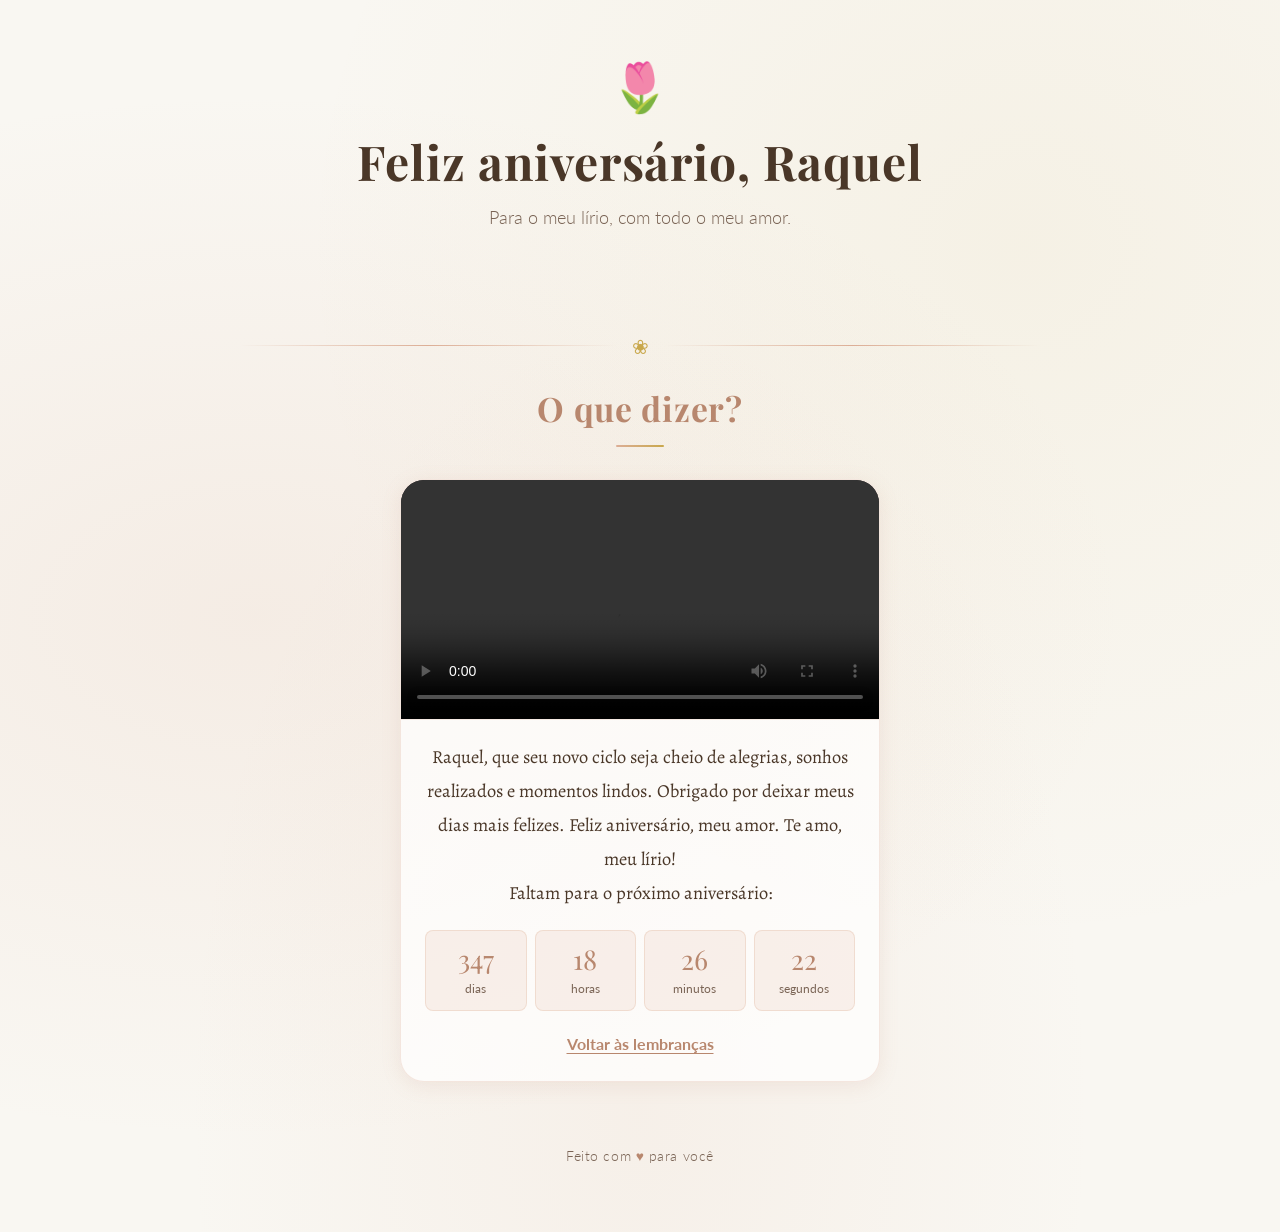
==== frontend/niver.html @ f4d7e1f5 "feat: adicionar página de aniversário com contagem regressiva e novos estilos" ====
<!DOCTYPE html>
<html lang="pt-BR">

<head>
    <meta charset="UTF-8">
    <meta name="viewport" content="width=device-width, initial-scale=1.0">
    <meta name="description" content="Uma mensagem especial de aniversário para Raquel.">
    <title>Feliz aniversário, Raquel</title>
    <link rel="preconnect" href="https://fonts.googleapis.com">
    <link rel="preconnect" href="https://fonts.gstatic.com" crossorigin>
    <link
        href="https://fonts.googleapis.com/css2?family=Playfair+Display:ital,wght@0,400;0,600;0,700;1,400&family=Lato:wght@300;400;700&family=Alegreya:ital,wght@0,400;0,500;1,400;1,500&display=swap"
        rel="stylesheet">
    <link rel="stylesheet" href="assets/css/style.css">
</head>

<body>
    <div class="petals-container" aria-hidden="true">
        <div class="petal petal--1"></div>
        <div class="petal petal--2"></div>
        <div class="petal petal--3"></div>
        <div class="petal petal--4"></div>
        <div class="petal petal--5"></div>
        <div class="petal petal--6"></div>
    </div>

    <main class="main">
        <header class="header">
            <p class="header__rose" aria-hidden="true">🌷</p>
            <h1 class="header__title">Feliz aniversário, Raquel</h1>
            <p class="header__subtitle">Para o meu lírio, com todo o meu amor.</p>
        </header>

        <section class="memory-section" aria-labelledby="birthday-title">
            <div class="memory-section__header">
                <div class="memory-divider" aria-hidden="true">
                    <span class="memory-divider__icon">❀</span>
                </div>
                <h2 id="birthday-title" class="memory-section__title">O que dizer?</h2>
            </div>

            <div class="memory-cards memory-cards--single" role="list">
                <article class="memory-card" role="listitem">
                    <div class="memory-card__image-wrap">
                        <video class="memory-card__video" controls playsinline preload="metadata">
                            <source src="./assets/fotos/niver-pulsando.mp4" type="video/mp4">
                            Seu navegador não consegue reproduzir este vídeo.
                        </video>
                    </div>
                    <div class="memory-card__body">
                        <p class="memory-card__text">
                            Raquel, que seu novo ciclo seja cheio de alegrias, sonhos realizados e momentos lindos.
                            Obrigado por deixar meus dias mais felizes. Feliz aniversário, meu amor. Te amo, meu lírio!
                        </p>
                        <p class="memory-card__text">Faltam para o próximo aniversário:</p>
                        <div class="birthday-countdown" role="timer" aria-label="Contagem regressiva para 19 de novembro">
                            <div class="birthday-countdown__unit">
                                <span class="birthday-countdown__value" data-countdown="days">0</span>
                                <span class="birthday-countdown__label">dias</span>
                            </div>
                            <div class="birthday-countdown__unit">
                                <span class="birthday-countdown__value" data-countdown="hours">00</span>
                                <span class="birthday-countdown__label">horas</span>
                            </div>
                            <div class="birthday-countdown__unit">
                                <span class="birthday-countdown__value" data-countdown="minutes">00</span>
                                <span class="birthday-countdown__label">minutos</span>
                            </div>
                            <div class="birthday-countdown__unit">
                                <span class="birthday-countdown__value" data-countdown="seconds">00</span>
                                <span class="birthday-countdown__label">segundos</span>
                            </div>
                        </div>
                        <a class="memory-card__back-link" href="./index.html">Voltar às lembranças</a>
                    </div>
                </article>
            </div>
        </section>

        <footer class="footer">
            <p class="footer__text">Feito com <span class="footer__heart">♥</span> para você</p>
        </footer>
    </main>

    <script src="js/niver.js"></script>
</body>

</html>
---- frontend/assets/css/style.css ----
/* ============================================================
   DECODIFICAÇÃO DE MEMÓRIAS — Stylesheet
   Palette:  Rosa Seco #DCAE96 · Off-white #F9F7F2 · Dourado #C9A84C
   Fonts:    Playfair Display (headings) · Lato (body)
   ============================================================ */

/* ---------- Reset & Base ---------- */
*,
*::before,
*::after {
    margin: 0;
    padding: 0;
    box-sizing: border-box;
}

:root {
    --clr-rosa: #DCAE96;
    --clr-rosa-light: #ecddd3;
    --clr-rosa-dark: #b8876e;
    --clr-offwhite: #F9F7F2;
    --clr-cream: #FFF8F0;
    --clr-gold: #C9A84C;
    --clr-gold-light: #e0cc8a;
    --clr-text: #4a3728;
    --clr-text-light: #7a6455;
    --clr-error: #c0605a;
    --clr-error-bg: #fdf0ef;

    --ff-heading: 'Playfair Display', Georgia, 'Times New Roman', serif;
    --ff-body: 'Lato', 'Segoe UI', Tahoma, sans-serif;
    --ff-card: 'Alegreya', Georgia, serif;

    --radius-sm: 8px;
    --radius-md: 16px;
    --radius-lg: 24px;

    --shadow-card: 0 8px 32px rgba(185, 135, 110, 0.18),
        0 2px 8px rgba(185, 135, 110, 0.10);
    --shadow-btn: 0 4px 14px rgba(201, 168, 76, 0.35);

    --transition: 0.3s ease;
}

html {
    font-size: 16px;
    scroll-behavior: smooth;
}

body {
    font-family: var(--ff-body);
    color: var(--clr-text);
    min-height: 100vh;
    overflow-x: hidden;
    line-height: 1.6;
    background:
        radial-gradient(ellipse at 20% 50%, rgba(220, 174, 150, 0.15) 0%, transparent 60%),
        radial-gradient(ellipse at 80% 20%, rgba(201, 168, 76, 0.08) 0%, transparent 50%),
        radial-gradient(ellipse at 50% 90%, rgba(220, 174, 150, 0.10) 0%, transparent 50%),
        var(--clr-offwhite);
}

/* Screen-reader only */
.sr-only {
    position: absolute;
    width: 1px;
    height: 1px;
    padding: 0;
    margin: -1px;
    overflow: hidden;
    clip: rect(0, 0, 0, 0);
    white-space: nowrap;
    border: 0;
}

/* ---------- Floating Petals ---------- */
.petals-container {
    position: fixed;
    inset: 0;
    pointer-events: none;
    z-index: 0;
    overflow: hidden;
}

.petal {
    position: absolute;
    width: 18px;
    height: 18px;
    background: var(--clr-rosa);
    border-radius: 50% 0 50% 50%;
    opacity: 0;
    animation: petal-fall linear infinite;
}

.petal--1 {
    left: 10%;
    animation-duration: 12s;
    animation-delay: 0s;
    width: 14px;
    height: 14px;
}

.petal--2 {
    left: 25%;
    animation-duration: 15s;
    animation-delay: 2s;
    width: 10px;
    height: 10px;
}

.petal--3 {
    left: 45%;
    animation-duration: 18s;
    animation-delay: 5s;
    width: 16px;
    height: 16px;
}

.petal--4 {
    left: 65%;
    animation-duration: 13s;
    animation-delay: 3s;
    width: 12px;
    height: 12px;
}

.petal--5 {
    left: 80%;
    animation-duration: 16s;
    animation-delay: 7s;
    width: 18px;
    height: 18px;
}

.petal--6 {
    left: 92%;
    animation-duration: 20s;
    animation-delay: 1s;
    width: 10px;
    height: 10px;
}

@keyframes petal-fall {
    0% {
        transform: translateY(-30px) rotate(0deg);
        opacity: 0;
    }

    10% {
        opacity: 0.45;
    }

    90% {
        opacity: 0.35;
    }

    100% {
        transform: translateY(105vh) rotate(360deg);
        opacity: 0;
    }
}

/* ---------- Main Layout ---------- */
.main {
    position: relative;
    z-index: 1;
    display: flex;
    flex-direction: column;
    align-items: center;
    padding: 3rem 1rem 4rem;
    gap: 0;
}

/* ---------- Header ---------- */
.header {
    text-align: center;
    margin-bottom: 2.5rem;
    animation: fade-in-down 1s ease both;
}

.header__rose {
    font-size: 3rem;
    margin-bottom: 0.5rem;
    animation: gentle-pulse 3s ease-in-out infinite;
    display: block;
}

.header__title {
    font-family: var(--ff-heading);
    font-weight: 700;
    font-size: clamp(1.8rem, 5vw, 3rem);
    color: var(--clr-text);
    letter-spacing: 0.02em;
    line-height: 1.2;
    margin-bottom: 0.75rem;
}

.header__subtitle {
    font-family: var(--ff-body);
    font-weight: 300;
    font-size: clamp(0.95rem, 2.5vw, 1.15rem);
    color: var(--clr-text-light);
    line-height: 1.7;
}

/* ---------- Decoder Card ---------- */
.decoder {
    width: 100%;
    max-width: 520px;
    animation: fade-in-up 1s 0.3s ease both;
}

.decoder__card {
    background: rgba(255, 255, 255, 0.65);
    backdrop-filter: blur(16px);
    -webkit-backdrop-filter: blur(16px);
    border: 1px solid rgba(220, 174, 150, 0.3);
    border-radius: var(--radius-lg);
    padding: 2.5rem 2rem;
    box-shadow: var(--shadow-card);
    transition: box-shadow var(--transition);
}

.decoder__card:hover {
    box-shadow: 0 12px 40px rgba(185, 135, 110, 0.22),
        0 4px 12px rgba(185, 135, 110, 0.12);
}

.decoder__input-group {
    display: flex;
    flex-direction: column;
    gap: 1rem;
}

.decoder__input {
    width: 100%;
    font-family: var(--ff-body);
    font-size: 1.05rem;
    color: var(--clr-text);
    background: var(--clr-offwhite);
    border: 2px solid var(--clr-rosa-light);
    border-radius: var(--radius-md);
    padding: 0.9rem 1.2rem;
    outline: none;
    transition: border-color var(--transition), box-shadow var(--transition);
}

.decoder__input::placeholder {
    color: var(--clr-rosa-dark);
    opacity: 0.55;
    font-style: normal;
}

.decoder__input:focus {
    border-color: var(--clr-gold);
    box-shadow: 0 0 0 4px rgba(201, 168, 76, 0.15);
}

.decoder__button {
    display: inline-flex;
    align-items: center;
    justify-content: center;
    gap: 0.5rem;
    width: 100%;
    font-family: var(--ff-heading);
    font-size: 1.1rem;
    font-weight: 600;
    letter-spacing: 0.04em;
    color: #fff;
    background: linear-gradient(135deg, var(--clr-gold), var(--clr-rosa-dark));
    border: none;
    border-radius: var(--radius-md);
    padding: 0.85rem 1.5rem;
    cursor: pointer;
    box-shadow: var(--shadow-btn);
    transition: transform var(--transition), box-shadow var(--transition), filter var(--transition);
}

.decoder__button:hover {
    transform: translateY(-2px);
    box-shadow: 0 6px 20px rgba(201, 168, 76, 0.45);
    filter: brightness(1.06);
}

.decoder__button:active {
    transform: translateY(0);
    box-shadow: 0 2px 8px rgba(201, 168, 76, 0.30);
}

.decoder__button-icon {
    font-size: 1.3rem;
    transition: transform 0.4s ease;
}

.decoder__button:hover .decoder__button-icon {
    transform: rotate(45deg) scale(1.15);
}

/* ---------- Error ---------- */
.error-message {
    margin-top: 1.5rem;
    padding: 1rem 1.25rem;
    background: var(--clr-error-bg);
    border: 1px solid rgba(192, 96, 90, 0.25);
    border-radius: var(--radius-sm);
    animation: fade-in 0.4s ease both;
}

.error-message__text {
    font-size: 0.95rem;
    color: var(--clr-error);
    text-align: center;
    line-height: 1.5;
}

/* ---------- Memory Section ---------- */
.memory-section {
    width: 100%;
    max-width: 800px;
    margin-top: 3rem;
    animation: fade-in-up 0.7s ease both;
}

.memory-section__header {
    text-align: center;
    margin-bottom: 2rem;
}

/* Decorative divider */
.memory-divider {
    display: flex;
    align-items: center;
    gap: 0;
    margin-bottom: 1.25rem;
}

.memory-divider::before,
.memory-divider::after {
    content: '';
    flex: 1;
    height: 1px;
    background: linear-gradient(90deg, transparent, var(--clr-rosa), transparent);
}

.memory-divider__icon {
    margin: 0 1rem;
    color: var(--clr-gold);
    font-size: 1.25rem;
}

.memory-section__title {
    font-family: var(--ff-heading);
    font-size: clamp(1.5rem, 4vw, 2.1rem);
    font-weight: 700;
    color: var(--clr-rosa-dark);
    letter-spacing: 0.02em;
}

.memory-section__title::after {
    content: '';
    display: block;
    width: 48px;
    height: 2px;
    background: linear-gradient(90deg, var(--clr-rosa), var(--clr-gold));
    margin: 0.6rem auto 0;
    border-radius: 2px;
}

/* ---------- Memory Cards Grid ---------- */
.memory-cards {
    display: grid;
    grid-template-columns: 1fr;
    gap: 1.75rem;
    align-items: start;
}

/* Single card — centers and constrains width */
.memory-cards--single {
    grid-template-columns: 1fr;
    max-width: 480px;
    margin-inline: auto;
}

@media (min-width: 580px) {
    .memory-cards:not(.memory-cards--single) {
        grid-template-columns: repeat(2, 1fr);
    }
}

/* ---------- Memory Card ---------- */
.memory-card {
    background: rgba(255, 255, 255, 0.72);
    backdrop-filter: blur(12px);
    -webkit-backdrop-filter: blur(12px);
    border: 1px solid rgba(220, 174, 150, 0.28);
    border-radius: var(--radius-lg);
    overflow: hidden;
    box-shadow: 0 4px 20px rgba(185, 135, 110, 0.13);
    transition: transform var(--transition), box-shadow var(--transition);

    /* Stagger animation via CSS custom property set by JS */
    animation: card-bloom 0.55s ease both;
    animation-delay: calc(var(--card-index, 0) * 120ms);
}

.memory-card:hover {
    transform: translateY(-5px);
    box-shadow: 0 14px 36px rgba(185, 135, 110, 0.22);
}

/* Image wrapper — height defined by the photo itself */
.memory-card__image-wrap {
    width: 100%;
    overflow: hidden;
    background: var(--clr-rosa-light);
}

.memory-card__image {
    width: 100%;
    height: auto;
    display: block;
    transition: transform 0.5s ease;
}

.memory-card:hover .memory-card__image {
    transform: scale(1.05);
}

/* Text area below the image */
.memory-card__body {
    padding: 1.25rem 1.5rem 1.5rem;
    border-top: 1px solid rgba(220, 174, 150, 0.22);
}

.memory-card__text {
    font-family: var(--ff-card);
    font-size: 1.15rem;
    color: var(--clr-text);
    line-height: 1.85;
    text-align: center;
    min-height: 1.5rem;
}

.memory-card__action {
    display: block;
    width: fit-content;
    max-width: 100%;
    margin: 1.25rem auto 0;
    padding: 0.75rem 1.25rem;
    color: #fff;
    background: linear-gradient(135deg, var(--clr-gold), var(--clr-rosa-dark));
    border-radius: var(--radius-sm);
    box-shadow: var(--shadow-btn);
    font-family: var(--ff-heading);
    font-size: 1rem;
    font-weight: 600;
    text-align: center;
    text-decoration: none;
    transition: transform var(--transition), filter var(--transition);
}

.memory-card__action:hover {
    transform: translateY(-2px);
    filter: brightness(1.06);
}

.memory-card__video {
    display: block;
    width: 100%;
    height: auto;
    background: #241e1b;
}

.birthday-countdown {
    display: grid;
    grid-template-columns: repeat(4, minmax(0, 1fr));
    gap: 0.5rem;
    margin-top: 1.25rem;
}

.birthday-countdown__unit {
    padding: 0.75rem 0.35rem;
    background: rgba(220, 174, 150, 0.16);
    border: 1px solid rgba(220, 174, 150, 0.3);
    border-radius: var(--radius-sm);
    text-align: center;
}

.birthday-countdown__value {
    display: block;
    color: var(--clr-rosa-dark);
    font-family: var(--ff-heading);
    font-size: clamp(1.15rem, 5vw, 1.7rem);
    font-variant-numeric: tabular-nums;
    line-height: 1.2;
}

.birthday-countdown__label {
    display: block;
    margin-top: 0.2rem;
    color: var(--clr-text-light);
    font-size: 0.75rem;
}

.memory-card__back-link {
    display: block;
    width: fit-content;
    margin: 1.25rem auto 0;
    color: var(--clr-rosa-dark);
    font-weight: 700;
    text-align: center;
    text-decoration-thickness: 1px;
    text-underline-offset: 0.2em;
}

/* ---------- Footer ---------- */
.footer {
    margin-top: 4rem;
    animation: fade-in 1s 0.6s ease both;
}

.footer__text {
    font-weight: 300;
    font-size: 0.85rem;
    color: var(--clr-text-light);
    letter-spacing: 0.04em;
    text-align: center;
}

.footer__heart {
    color: var(--clr-rosa-dark);
    display: inline-block;
    animation: heartbeat 1.5s ease-in-out infinite;
}

/* ---------- Animations ---------- */
@keyframes fade-in {
    from {
        opacity: 0;
    }

    to {
        opacity: 1;
    }
}

@keyframes fade-in-down {
    from {
        opacity: 0;
        transform: translateY(-20px);
    }

    to {
        opacity: 1;
        transform: translateY(0);
    }
}

@keyframes fade-in-up {
    from {
        opacity: 0;
        transform: translateY(24px);
    }

    to {
        opacity: 1;
        transform: translateY(0);
    }
}

@keyframes card-bloom {
    0% {
        opacity: 0;
        transform: scale(0.93) translateY(12px);
    }

    60% {
        transform: scale(1.02) translateY(-2px);
    }

    100% {
        opacity: 1;
        transform: scale(1) translateY(0);
    }
}

@keyframes spin {
    to {
        transform: rotate(360deg);
    }
}

@keyframes gentle-pulse {

    0%,
    100% {
        transform: scale(1);
    }

    50% {
        transform: scale(1.08);
    }
}

@keyframes heartbeat {

    0%,
    100% {
        transform: scale(1);
    }

    15% {
        transform: scale(1.25);
    }

    30% {
        transform: scale(1);
    }

    45% {
        transform: scale(1.18);
    }

    60% {
        transform: scale(1);
    }
}

/* ---------- Responsive ---------- */
@media (min-width: 480px) {
    .decoder__input-group {
        flex-direction: row;
    }

    .decoder__input {
        flex: 1;
    }

    .decoder__button {
        width: auto;
        white-space: nowrap;
    }
}

@media (min-width: 768px) {
    .decoder__card {
        padding: 3rem 2.5rem;
    }

    .header {
        margin-bottom: 3rem;
    }
}

@media (max-width: 359px) {
    .decoder__card {
        padding: 1.5rem 1.15rem;
    }

    .header__title {
        font-size: 1.6rem;
    }
}
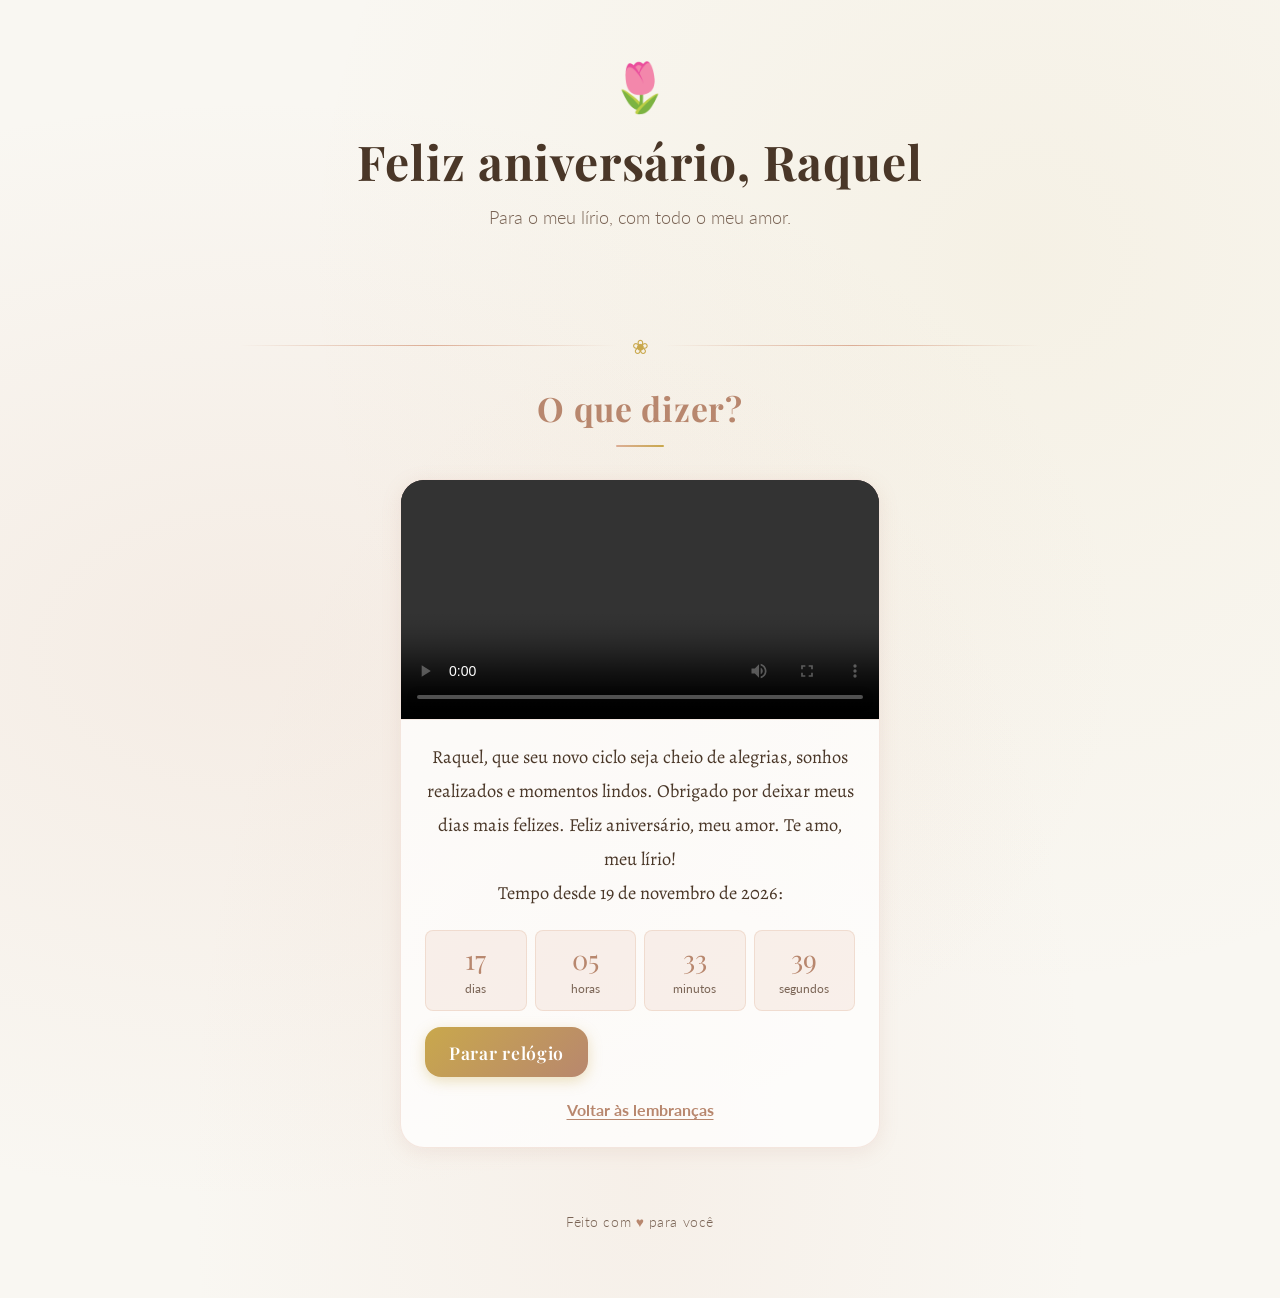
==== commit dcf56b88: "feat: adicionar botão para parar a contagem regressiva e atualizar a exibição do tempo" ====
--- a/frontend/niver.html
+++ b/frontend/niver.html
@@ -52,7 +52,7 @@
                             Raquel, que seu novo ciclo seja cheio de alegrias, sonhos realizados e momentos lindos.
                             Obrigado por deixar meus dias mais felizes. Feliz aniversário, meu amor. Te amo, meu lírio!
                         </p>
-                        <p class="memory-card__text">Faltam para o próximo aniversário:</p>
+                        <p class="memory-card__text">Tempo desde 19 de novembro de 2026:</p>
                         <div class="birthday-countdown" role="timer" aria-label="Contagem regressiva para 19 de novembro">
                             <div class="birthday-countdown__unit">
                                 <span class="birthday-countdown__value" data-countdown="days">0</span>
@@ -71,6 +71,9 @@
                                 <span class="birthday-countdown__label">segundos</span>
                             </div>
                         </div>
+                        <button class="decoder__button birthday-countdown__stop" id="stop-countdown" type="button">
+                            Parar relógio
+                        </button>
                         <a class="memory-card__back-link" href="./index.html">Voltar às lembranças</a>
                     </div>
                 </article>
--- a/frontend/assets/css/style.css
+++ b/frontend/assets/css/style.css
@@ -501,6 +501,16 @@
     font-size: 0.75rem;
 }
 
+.birthday-countdown__stop {
+    margin-top: 1rem;
+}
+
+.birthday-countdown__stop:disabled {
+    cursor: default;
+    filter: grayscale(0.2);
+    opacity: 0.75;
+}
+
 .memory-card__back-link {
     display: block;
     width: fit-content;
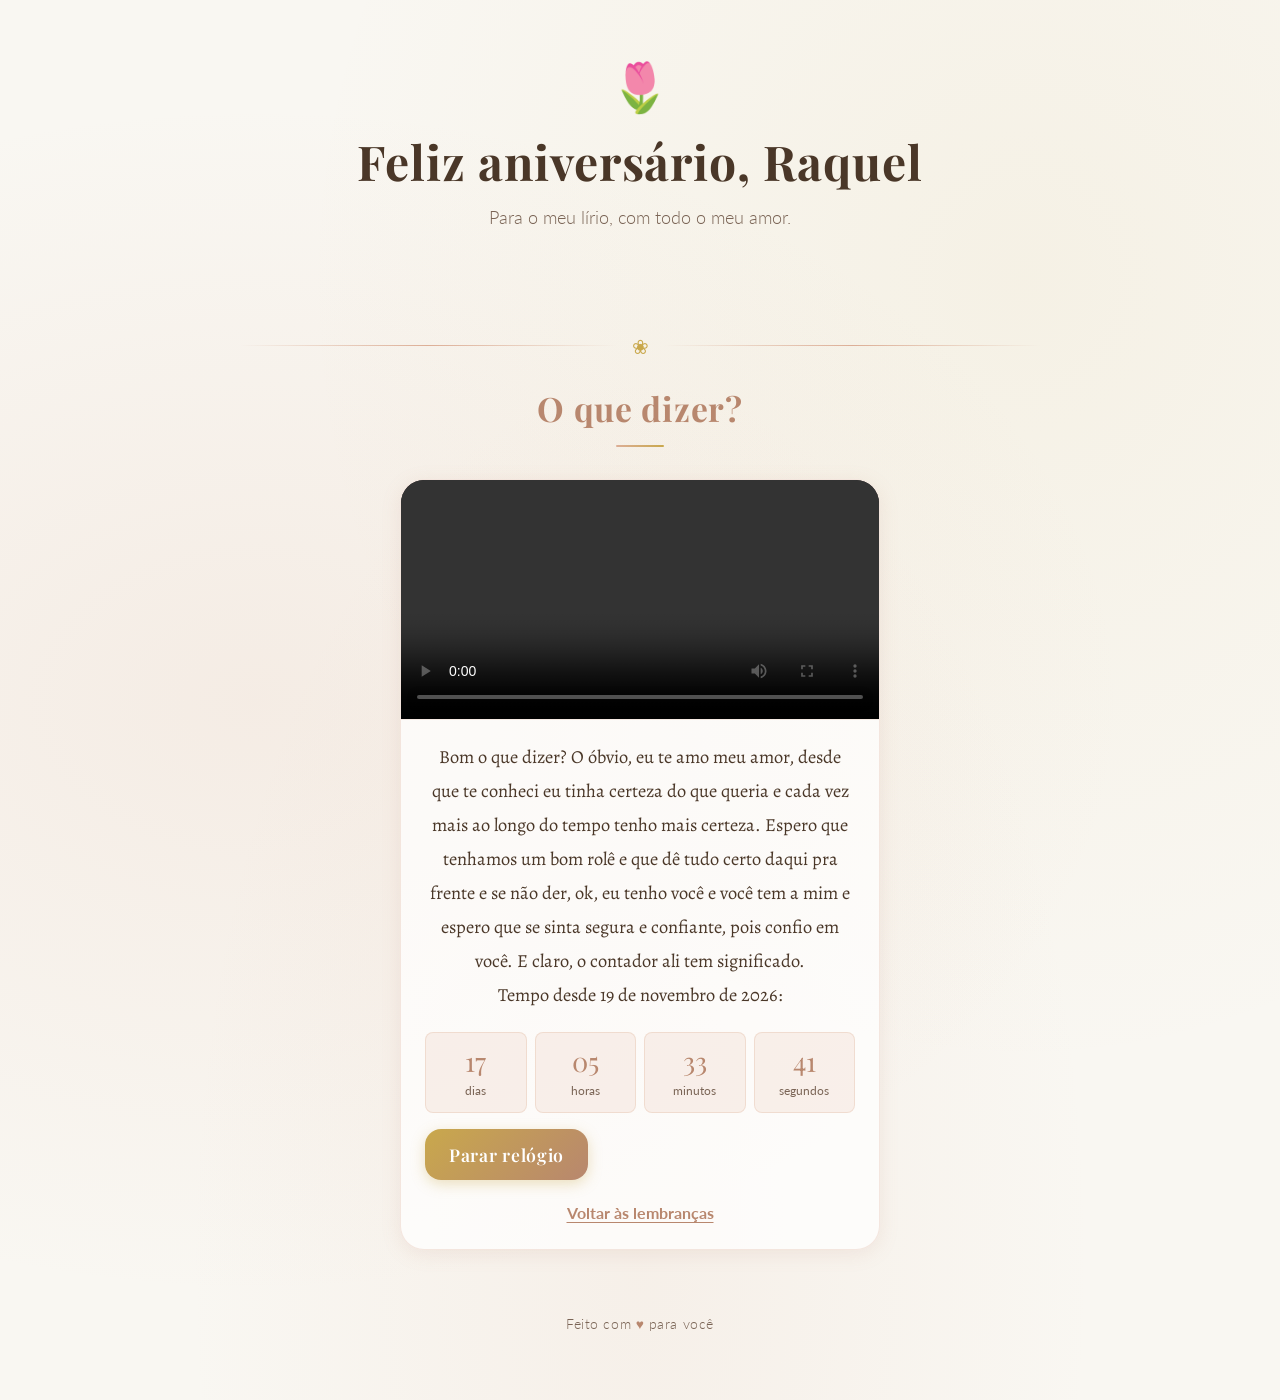
==== commit 3727f388: "feat: adicionar suporte para diretório do frontend e melhorar a normalização de códigos nas rotas" ====
--- a/frontend/niver.html
+++ b/frontend/niver.html
@@ -49,11 +49,10 @@
                     </div>
                     <div class="memory-card__body">
                         <p class="memory-card__text">
-                            Raquel, que seu novo ciclo seja cheio de alegrias, sonhos realizados e momentos lindos.
-                            Obrigado por deixar meus dias mais felizes. Feliz aniversário, meu amor. Te amo, meu lírio!
+                            Bom o que dizer? O óbvio, eu te amo meu amor, desde que te conheci eu tinha certeza do que queria e cada vez mais ao longo do tempo tenho mais certeza. Espero que tenhamos um bom rolê e que dê tudo certo daqui pra frente e se não der, ok, eu tenho você e você tem a mim e espero que se sinta segura e confiante, pois confio em você. E claro, o contador ali tem significado.
                         </p>
                         <p class="memory-card__text">Tempo desde 19 de novembro de 2026:</p>
-                        <div class="birthday-countdown" role="timer" aria-label="Contagem regressiva para 19 de novembro">
+                        <div class="birthday-countdown" role="timer" aria-label="Tempo transcorrido desde 19 de novembro de 2026" aria-live="off">
                             <div class="birthday-countdown__unit">
                                 <span class="birthday-countdown__value" data-countdown="days">0</span>
                                 <span class="birthday-countdown__label">dias</span>
--- a/frontend/assets/css/style.css
+++ b/frontend/assets/css/style.css
@@ -286,6 +286,19 @@
     box-shadow: 0 2px 8px rgba(201, 168, 76, 0.30);
 }
 
+.decoder__button:focus-visible,
+.memory-card__action:focus-visible,
+.memory-card__back-link:focus-visible {
+    outline: 3px solid rgba(201, 168, 76, 0.45);
+    outline-offset: 3px;
+}
+
+.decoder__button:disabled {
+    cursor: wait;
+    filter: grayscale(0.15);
+    opacity: 0.8;
+}
+
 .decoder__button-icon {
     font-size: 1.3rem;
     transition: transform 0.4s ease;
@@ -438,6 +451,38 @@
     line-height: 1.85;
     text-align: center;
     min-height: 1.5rem;
+}
+
+.memory-card__formatted-text {
+    font-family: var(--ff-card);
+    text-align: center;
+}
+
+.memory-card__formatted-title {
+    font-family: var(--ff-heading);
+    color: var(--clr-rosa-dark);
+    font-size: 1.25rem;
+    margin-bottom: 0.75rem;
+}
+
+.memory-card__formatted-highlight {
+    font-weight: 700;
+    margin-bottom: 0.75rem;
+}
+
+.memory-card__formatted-label {
+    font-family: var(--ff-heading);
+    margin: 0.75rem 0 0.35rem;
+}
+
+.memory-card__formatted-list {
+    display: inline-block;
+    text-align: left;
+    margin: 0 0 0.75rem 1.25rem;
+}
+
+.memory-card__formatted-message {
+    line-height: 1.75;
 }
 
 .memory-card__action {
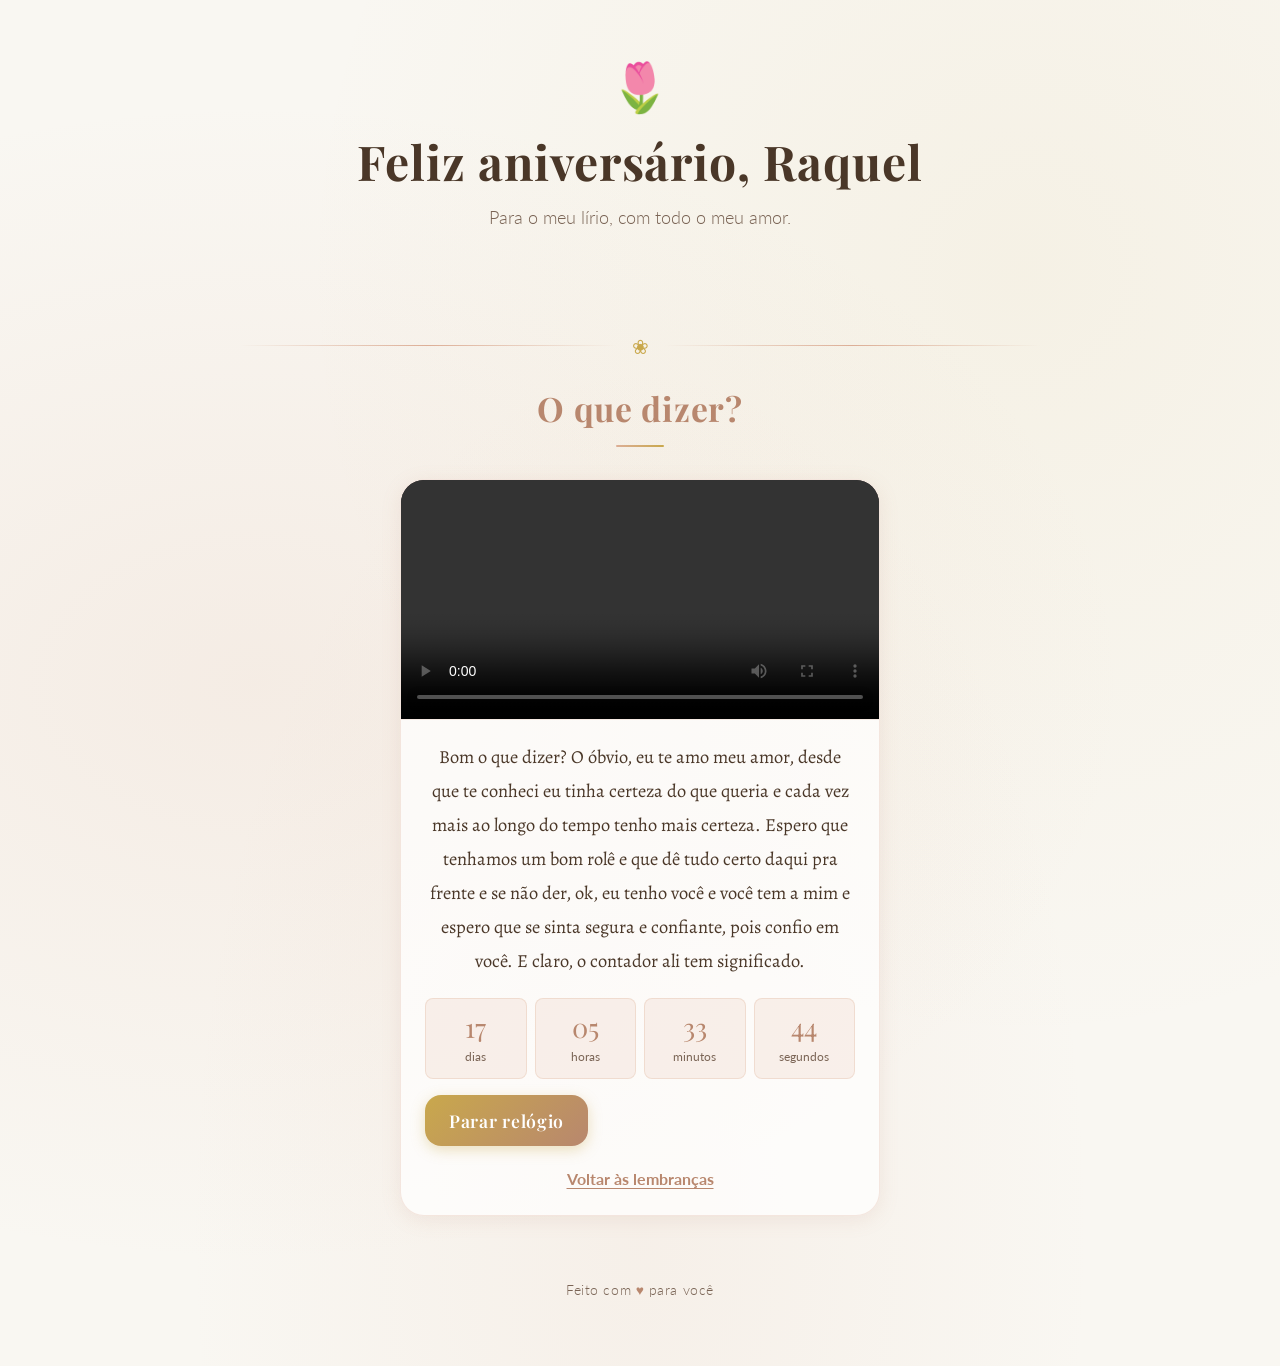
==== commit 06c5885e: "fix: remover texto desnecessário sobre o tempo desde 19 de novembro de 2026" ====
--- a/frontend/niver.html
+++ b/frontend/niver.html
@@ -51,7 +51,6 @@
                         <p class="memory-card__text">
                             Bom o que dizer? O óbvio, eu te amo meu amor, desde que te conheci eu tinha certeza do que queria e cada vez mais ao longo do tempo tenho mais certeza. Espero que tenhamos um bom rolê e que dê tudo certo daqui pra frente e se não der, ok, eu tenho você e você tem a mim e espero que se sinta segura e confiante, pois confio em você. E claro, o contador ali tem significado.
                         </p>
-                        <p class="memory-card__text">Tempo desde 19 de novembro de 2026:</p>
                         <div class="birthday-countdown" role="timer" aria-label="Tempo transcorrido desde 19 de novembro de 2026" aria-live="off">
                             <div class="birthday-countdown__unit">
                                 <span class="birthday-countdown__value" data-countdown="days">0</span>
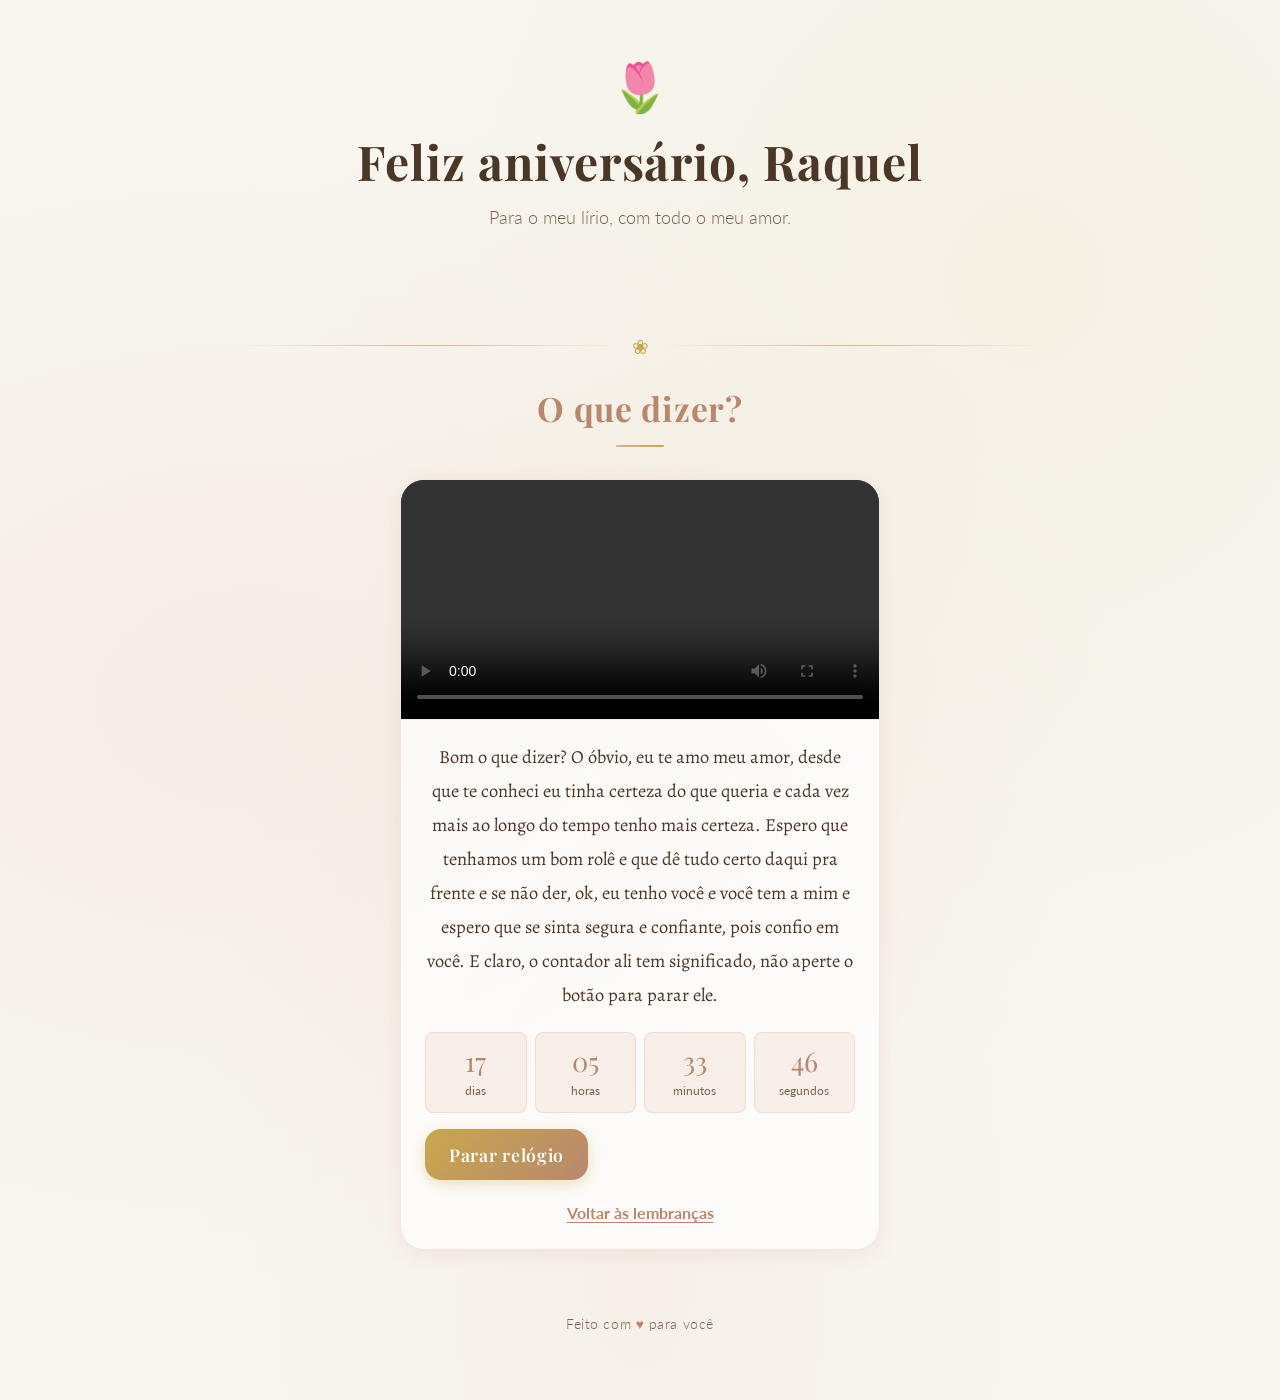
==== commit cce3abfe: "Atualizar o niver.html" ====
--- a/frontend/niver.html
+++ b/frontend/niver.html
@@ -49,7 +49,7 @@
                     </div>
                     <div class="memory-card__body">
                         <p class="memory-card__text">
-                            Bom o que dizer? O óbvio, eu te amo meu amor, desde que te conheci eu tinha certeza do que queria e cada vez mais ao longo do tempo tenho mais certeza. Espero que tenhamos um bom rolê e que dê tudo certo daqui pra frente e se não der, ok, eu tenho você e você tem a mim e espero que se sinta segura e confiante, pois confio em você. E claro, o contador ali tem significado.
+                            Bom o que dizer? O óbvio, eu te amo meu amor, desde que te conheci eu tinha certeza do que queria e cada vez mais ao longo do tempo tenho mais certeza. Espero que tenhamos um bom rolê e que dê tudo certo daqui pra frente e se não der, ok, eu tenho você e você tem a mim e espero que se sinta segura e confiante, pois confio em você. E claro, o contador ali tem significado, não aperte o botão para parar ele.
                         </p>
                         <div class="birthday-countdown" role="timer" aria-label="Tempo transcorrido desde 19 de novembro de 2026" aria-live="off">
                             <div class="birthday-countdown__unit">
